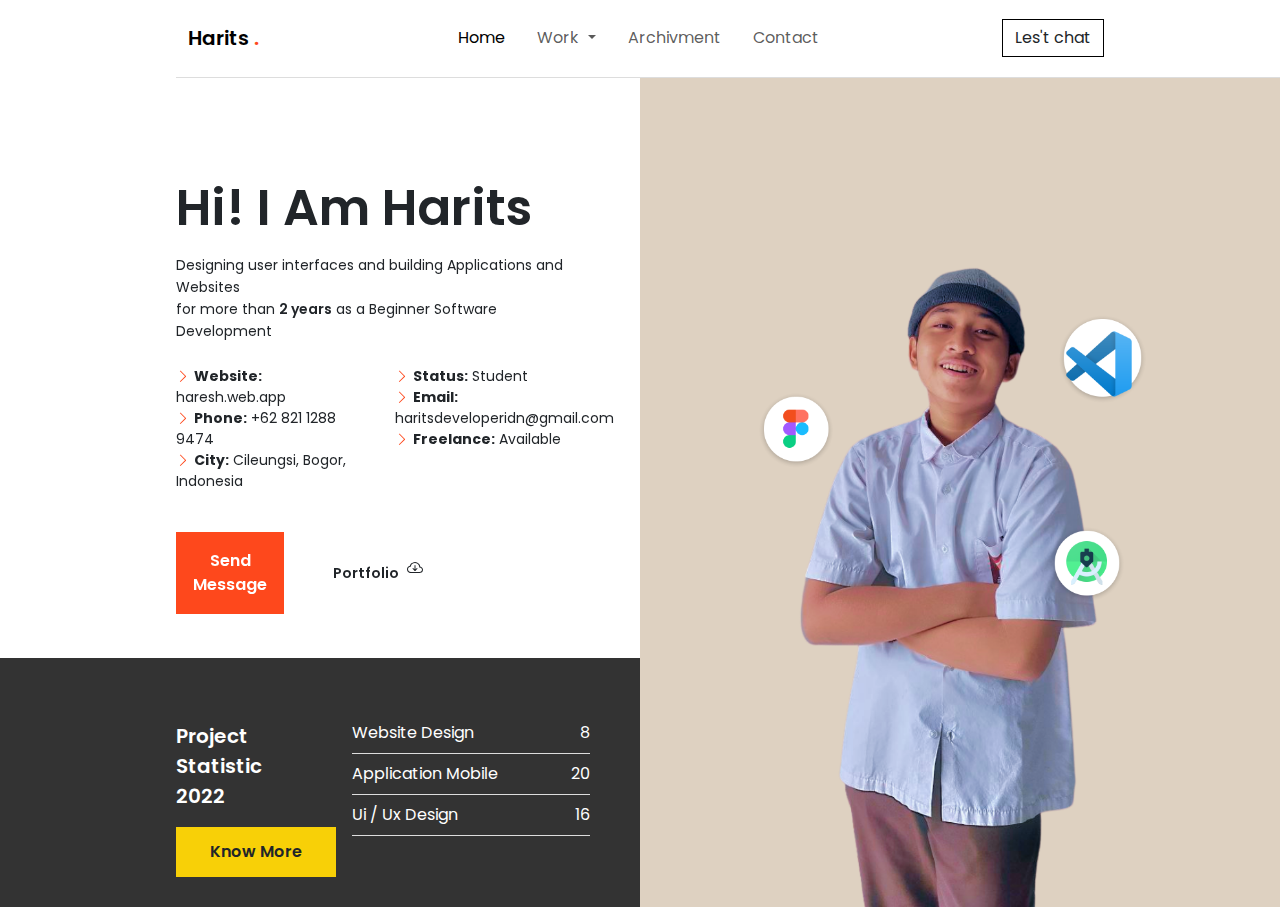
==== HTML/index.html @ 40a17092 "update-dikit" ====
<!DOCTYPE html>
<html lang="en">

<head>
  <meta charset="UTF-8">
  <meta http-equiv="X-UA-Compatible" content="IE=edge">
  <meta name="viewport" content="width=device-width, initial-scale=1.0">
  <meta name="description" content="My Personal Website, as you know this is portfolio"/>
  <meta name="author" content="Harits"/>

  <title>Haresh</title>
  <link rel="shortcut icon" href="/assets/IMG/pp-tab.png" type="image/webp">

  <!--Boostrap-->
  <link rel="stylesheet" href="https://cdn.jsdelivr.net/npm/bootstrap@5.2.2/dist/css/bootstrap.min.css">
  <script src="https://cdn.jsdelivr.net/npm/bootstrap@5.2.2/dist/js/bootstrap.bundle.min.js"></script>

  <!--AOS-->
  <link href="https://unpkg.com/aos@2.3.1/dist/aos.css" rel="stylesheet">
  <script src="https://unpkg.com/aos@2.3.1/dist/aos.js"></script>

  <!--Icon from Font-Awesome -->
  <link rel="stylesheet" href="https://cdn.jsdelivr.net/npm/bootstrap-icons@1.3.0/font/bootstrap-icons.css">

  <!--CSS-->
  <link rel="stylesheet" href="/assets/CSS/style.css">

</head>

<body>

  <!--Navbar-->
  <nav class="navbar navbar-expand-lg">
    <div class="container-nav container-fluid">
      <a class="title-nav navbar-brand" href="#">Harits <span style="color: #FE481C;">.</span></a>
      <button class="navbar-toggler" type="button" data-bs-toggle="collapse" data-bs-target="#navbarSupportedContent"
        aria-controls="navbarSupportedContent" aria-expanded="false" aria-label="Toggle navigation">
        <span class="navbar-toggler-icon"></span>
      </button>
      <div class="collapse navbar-collapse" id="navbarSupportedContent">
        <ul class="my-nav navbar-nav d-flex justify-content-center">

          <li class="nav-item mx-2">
            <a class="nav-link active" aria-current="page" href="#">Home</a>
          </li>

          <li class="nav-item dropdown mx-2">
            <a class="nav-link dropdown-toggle" href="#" role="button" data-bs-toggle="dropdown" aria-expanded="false">
              Work
            </a>
            <ul class="dropdown-menu">
              <li><a class="dropdown-item" href="digital-market.html">Digital Marketing</a></li>
              <li><a class="dropdown-item" href="#">Android Developer</a></li>
              <li><a class="dropdown-item" href="#">Website Developer</a></li>
            </ul>
          </li>

          <li class="nav-item mx-2">
            <a class="nav-link">Archivment</a>
          </li>

          <li class="nav-item mx-2">
            <a class="nav-link" href="/HTML/contact.html">Contact</a>
          </li>

        </ul>
        <form class="d-flex" role="search">
          <a class="btn btn-mutualan" href="https://www.linkedin.com/in/harits-a0741821a/">Les't chat</a>
        </form>
      </div>
    </div>
  </nav>
  <!--Navbar close-->

  <!--Header-->
  <section class="header" id="header">
    <div class="container-fluid ">
      <div class="row c-t">

        <div class="col-md-6">
          <div class="about left-side" data-aos="fade-right">

            <h1>Hi! I Am Harits</h1>
            <p class="mt-3">Designing user interfaces and building Applications and Websites <br> for more than <span
                style="font-weight: 600;">2 years</span> as a Beginner Software Development</p>

            <div class="row mt-4" style="height: fit-content;">
              <div class="col-lg-6">
                <ul style="list-style: none; font-size: 14px;" class="p-0">
                  <li><i class="bi bi-chevron-right" style="color: #FE481C;"></i> <strong>Website:</strong> haresh.web.app</li>
                  <li><i class="bi bi-chevron-right" style="color: #FE481C;"></i> <strong>Phone:</strong> +62 821 1288 9474</li>
                  <li><i class="bi bi-chevron-right" style="color: #FE481C;"></i> <strong>City:</strong> Cileungsi, Bogor, Indonesia</li>
                </ul>
              </div>
              <div class="col-lg-6">
                <ul style="list-style: none; font-size: 14px;" class="p-0">
                  <li><i class="bi bi-chevron-right" style="color: #FE481C;"></i> <strong>Status:</strong> Student</li>
                  <li><i class="bi bi-chevron-right" style="color: #FE481C;"></i> <strong>Email:</strong> haritsdeveloperidn@gmail.com</li>
                  <li><i class="bi bi-chevron-right" style="color: #FE481C;"></i> <strong>Freelance:</strong> Available</li>
                </ul>
              </div>
            </div>

            <div class="btn-frame mt-4 d-flex gap-3">
              <a class="btn btn-hire text-white" href="contact.html">Send Message</a>

              <a class="btn btn-project d-flex justify-content-center align-items-center gap-2" download="" href="/assets/PDF/Harits-Software Engineer-cv.pdf">
                <p class="m-0">
                  Portfolio
                </p> 
                <i class="bi bi-cloud-arrow-down mb-2"></i>
                <i class="bi bi-cloud-arrow-down-fill mb-2"></i>
              </a>
            </div>

          </div>

          <div class="project">
            <div class="container">
              <div class="row">

                <div class="col-md-6 d-flex justify-content-start align-items-center">
                  <div class="title-project  text-white">
                    <p>Project <br> Statistic 2022</p>
                    <a class="project-more text-dark" href="#">Know More</a>
                  </div>
                </div>

                <div class="col-md-6 d-flex align-items-center ">
                  <div class="presentase-project">
                    <ul class="list-presentase text-white">
                      <li class="py-2">
                        <p>Website Design</p>
                        <p>8</p>
                      </li>
                      <li class="py-2">
                        <p>Application Mobile</p>
                        <p>20</p>
                      </li>
                      <li class="py-2">
                        <p>Ui / Ux Design</p>
                        <p>16</p>
                      </li>
                    </ul>
                  </div>
                </div>

              </div>
            </div>
          </div>

        </div>

        <div class="col-md-6 lyt-800">
          <div class="picture-user img-fluid">
            <img src="/assets/IMG/picture-user-trans.png" alt="foto-abangs" data-aos="fade-up" data-aos-duration="3000">
          </div>
        </div>

      </div>

    </div>
    </div>
  </section>
  <!--Header close-->

  <script>
    AOS.init();
  </script>

</body>

</html>
---- assets/CSS/style.css ----
@import url('https://fonts.googleapis.com/css?family=Poppins:400,700,900');

* {
    font-family: 'Poppins', sans-serif;
    box-sizing: border-box;
}

body {
    overflow: hidden;
    margin: 0;
    padding: 0;
}

.navbar{
    padding-bottom: 0;
}

.title-nav {
    font-weight: 600;
}

.btn-mutualan{
    border: 1px solid black;
    border-radius: 0px;
}

.container-nav {
    border-bottom: 1px solid #dddddd;
    padding-bottom: 1.2rem;
    padding-top: 10px;
    margin-left: 11rem;
    padding-right: 11rem;
    
}

.my-nav {
    flex: 1;
}



.header {
    /* padding-top: 100px; */
    width: 100vw;
    height: calc(100vh - 71px);
}
.header .container-fluid {
    height: 100%;
}
.header .container-fluid .row {
    height: 100%;
}

.col-md-6{
    padding: 0px;
}

.about {
    height: 70%;
    /* background-color: #ea7311; */
    padding-top: 100px;
    padding-left: 11rem;
    padding-bottom: 20px;
    padding-right: 50px;
}

.picture-user {
    height: 100%;
    background: #DED1C1;
    /* background: url('/assets/IMG/picture-user.png'); */
    background-size: cover;
    background-position-y: bottom;
    display: flex;
    align-items: center;
    justify-content: center;
}

.picture-user img{
    max-height: calc(100vh - 71px);
}

.about h1{
    overflow: hidden;
    font-size: 50px;
    font-weight: 600;
}

.about p{
    font-size: 14px;
    line-height: 22px;
}

.btn-frame{
    width: 60%;
    height: auto;
}

.btn-hire{
    font-weight: 600;
    padding: 1rem;
    display: flex;
    align-items: center;
    justify-content: center;
    border-radius: 0px;
    background: #FE481C;
}

.btn-project{
    font-weight: 600;
    padding: 1rem 2rem;
    border-radius: 0px;
    background: white;
}

.btn-hire:hover{
    background: #ea7311;
}

.btn-project:hover{
    border-color: var(--bs-black);
}

.btn-project .bi-cloud-arrow-down-fill {
    display: none;
}
.btn-project:hover .bi-cloud-arrow-down {
    display: none;
}
.btn-project:hover .bi-cloud-arrow-down-fill {
    display: block;
}

.project{
    background: #333;
    height: 30%;
}


.title-project {
    padding-left: 11rem;
    width: 80%;
    height: 50%;
}

.title-project p{
    font-weight: 600;
    font-size: 20px;
}

.project-more{
    width: 160px;
    height: 50px;
    display: flex;
    align-items: center;
    justify-content: center;
    font-weight: 600;
    text-decoration: none;
    background: #F8D007;
    border: none;
}

.project-more:hover{
    background: #ddba0c;
}

.project .container{
    height: 100%;
}

.presentase-project{
    padding-right: 50px;
    width: 100%;
}

.list-presentase p{
    margin: 0;
    padding: 0;
}

.list-presentase li{
    display: flex;;
    width: 100%;
    align-items: center;
    /* background-color: #ea7311; */
    justify-content: space-between;
    border-bottom: 1px solid #dddddd;
}

@media (max-width: 1150px) {
    :root{
        font-size: 14px;
    }
    .container-nav {
        margin-left: 5rem;
        padding-right: 5rem;
    }

    .about{
        padding-left: 5rem;
    }

    .title-project{
        padding-left: 5rem;
    }

}

@media (max-width: 800px) {

    :root{
        font-size: 12px;
    }

    body{
        overflow: auto;
    }

    .container-nav{
        margin-top: 1rem;
        margin-left: 0rem;
        padding-right: 0rem;

        padding: 1rem;
    }

    .left-side{
        margin: 5rem 5rem 0 5rem;
    }
    

    .c-t .col-md-6{
        width: 100%;
    }

    .about{
        padding: 0
    }
    
    .picture-user{
        display: none;
    }
    .project{
        height: fit-content;
    }

    .lyt-800{
        display: none;
    }

    .title-project{
        width: 100%;
        display: flex;
        justify-content: space-between;
        height: auto;
        padding: 1rem 24px;
        align-items: center;
    }

    .list-presentase{
        padding: 0 24px;
    }

    .presentase-project{
        padding: 0px 0px 0px 0px;
    }


    .btn-frame{
        width: 100%;
    }
    

}

@media screen and (max-width:400px) {

    :root{
        font-size: 11px;
    }


    .container-nav{
        display: flex;
        flex-direction: row;
        margin-top: 1rem;
    }

    
}
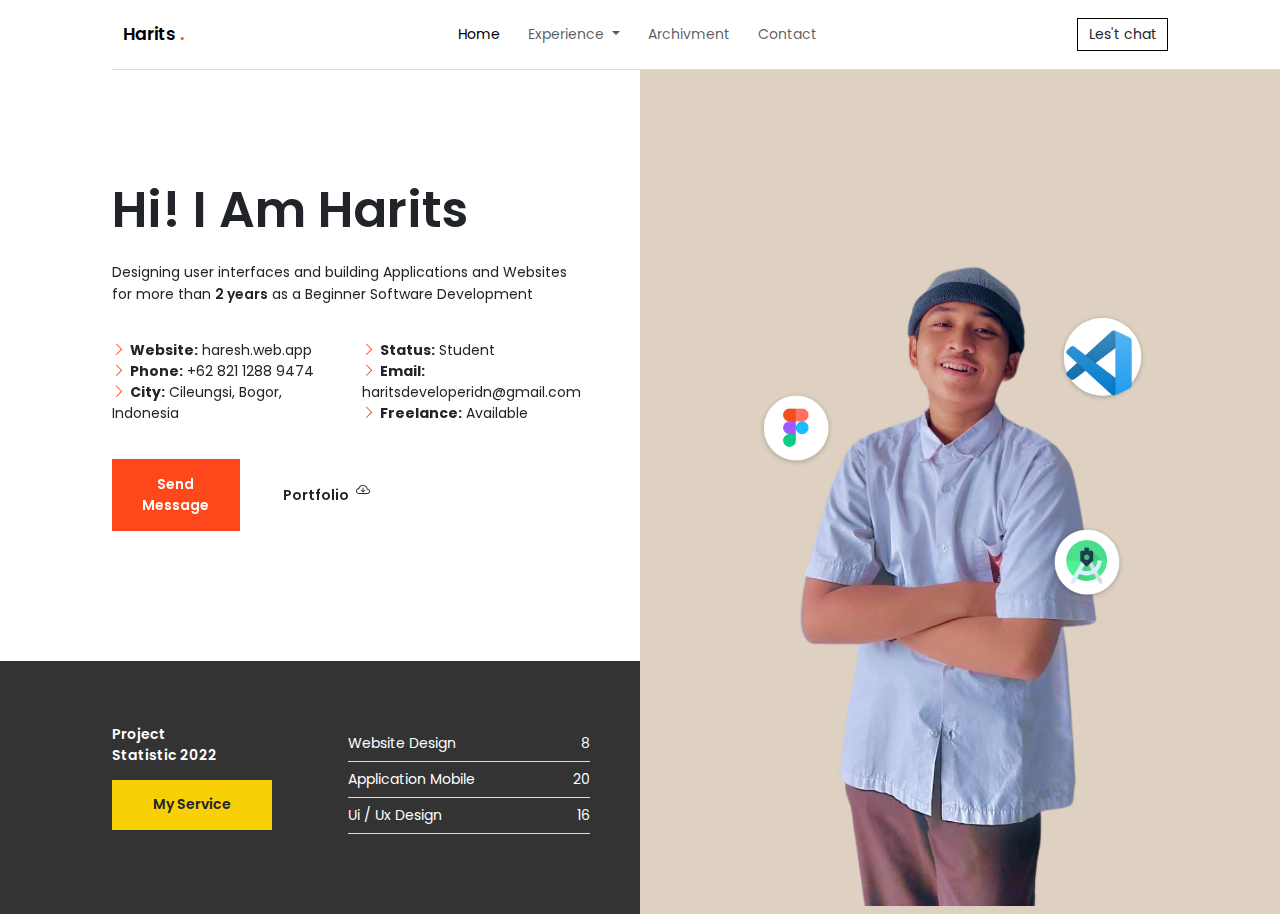
==== commit 5fdfda91: "work-update" ====
--- a/HTML/index.html
+++ b/HTML/index.html
@@ -46,7 +46,7 @@
 
           <li class="nav-item dropdown mx-2">
             <a class="nav-link dropdown-toggle" href="#" role="button" data-bs-toggle="dropdown" aria-expanded="false">
-              Work
+              Experience
             </a>
             <ul class="dropdown-menu">
               <li><a class="dropdown-item" href="digital-market.html">Digital Marketing</a></li>
@@ -56,7 +56,7 @@
           </li>
 
           <li class="nav-item mx-2">
-            <a class="nav-link">Archivment</a>
+            <a class="nav-link" href="/HTML/archivment.html">Archivment</a>
           </li>
 
           <li class="nav-item mx-2">
@@ -122,7 +122,7 @@
                 <div class="col-md-6 d-flex justify-content-start align-items-center">
                   <div class="title-project  text-white">
                     <p>Project <br> Statistic 2022</p>
-                    <a class="project-more text-dark" href="#">Know More</a>
+                    <a class="project-more text-dark" href="/HTML/service.html">My Service</a>
                   </div>
                 </div>
 
--- a/assets/CSS/style.css
+++ b/assets/CSS/style.css
@@ -42,7 +42,7 @@
 .header {
     /* padding-top: 100px; */
     width: 100vw;
-    height: calc(100vh - 71px);
+    height: calc(100vh - 4rem); /*71px*/
 }
 .header .container-fluid {
     height: 100%;
@@ -58,7 +58,10 @@
 .about {
     height: 70%;
     /* background-color: #ea7311; */
-    padding-top: 100px;
+    /* padding-top: 100px; */
+    display: flex;
+    flex-direction: column;
+    justify-content: center;
     padding-left: 11rem;
     padding-bottom: 20px;
     padding-right: 50px;
@@ -205,6 +208,31 @@
 
 }
 
+@media (max-width: 1300px){
+
+    .container-nav{
+        margin-left: 8rem;
+        padding-right: 8rem;
+    }
+
+    .about{
+        padding-left: 8rem;
+    }
+
+    :root{
+       font-size: 14px; 
+    }
+
+    .title-project{
+        padding-left: 8rem;
+    }
+
+    .title-project p{
+        font-size: 14px;
+    }
+
+}
+
 @media (max-width: 800px) {
 
     :root{
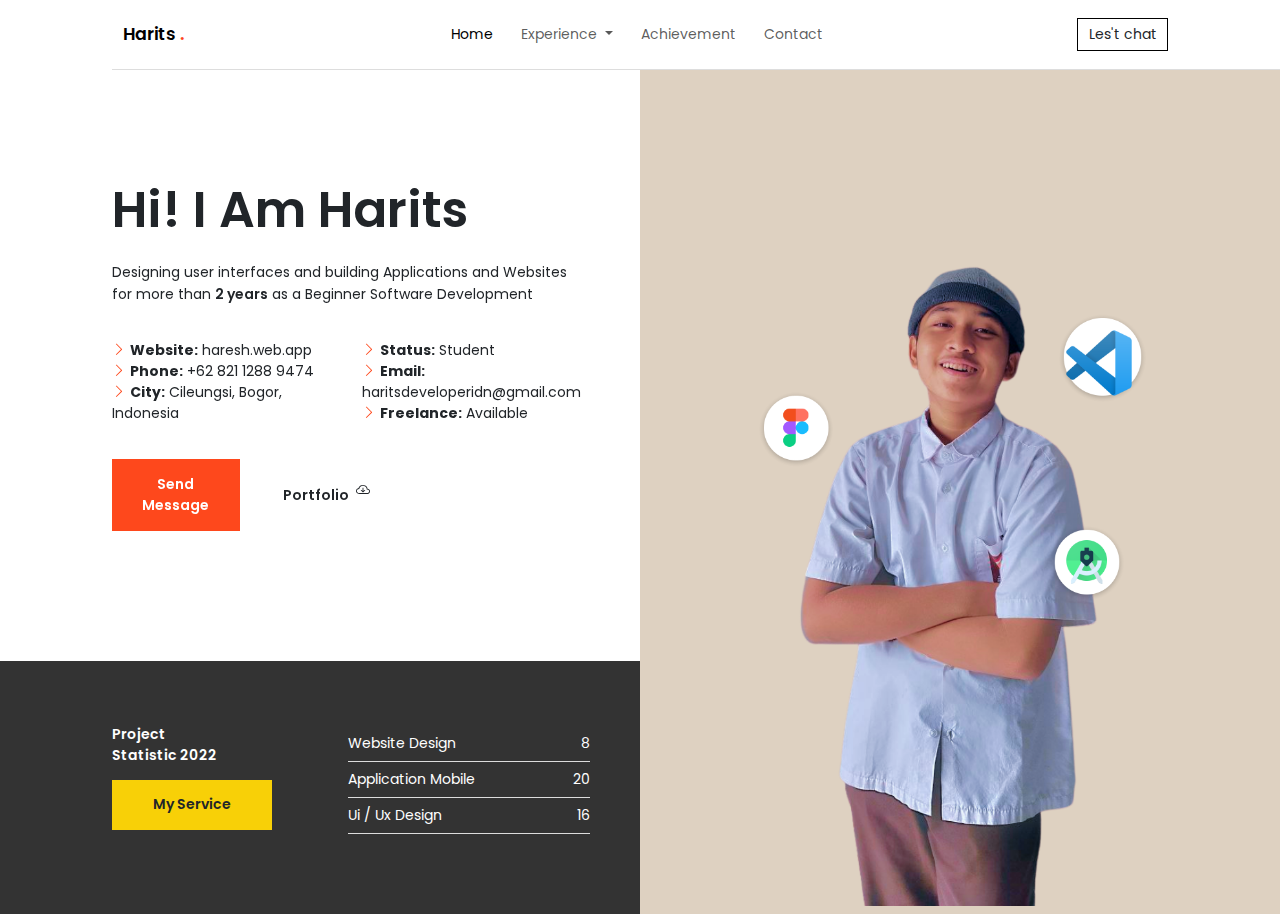
==== commit 4c4e0e2a: "test" ====
--- a/HTML/index.html
+++ b/HTML/index.html
@@ -19,7 +19,7 @@
   <link href="https://unpkg.com/aos@2.3.1/dist/aos.css" rel="stylesheet">
   <script src="https://unpkg.com/aos@2.3.1/dist/aos.js"></script>
 
-  <!--Icon from Font-Awesome -->
+  <!--Icon from Bootstap icon -->
   <link rel="stylesheet" href="https://cdn.jsdelivr.net/npm/bootstrap-icons@1.3.0/font/bootstrap-icons.css">
 
   <!--CSS-->
@@ -56,7 +56,7 @@
           </li>
 
           <li class="nav-item mx-2">
-            <a class="nav-link" href="/HTML/archivment.html">Archivment</a>
+            <a class="nav-link" href="/HTML/archivment.html">Achievement</a>
           </li>
 
           <li class="nav-item mx-2">
--- a/assets/CSS/style.css
+++ b/assets/CSS/style.css
@@ -208,7 +208,11 @@
 
 }
 
-@media (max-width: 1300px){
+@media (max-width: 1400px){
+
+    body{
+        overflow: auto;
+    }
 
     .container-nav{
         margin-left: 8rem;
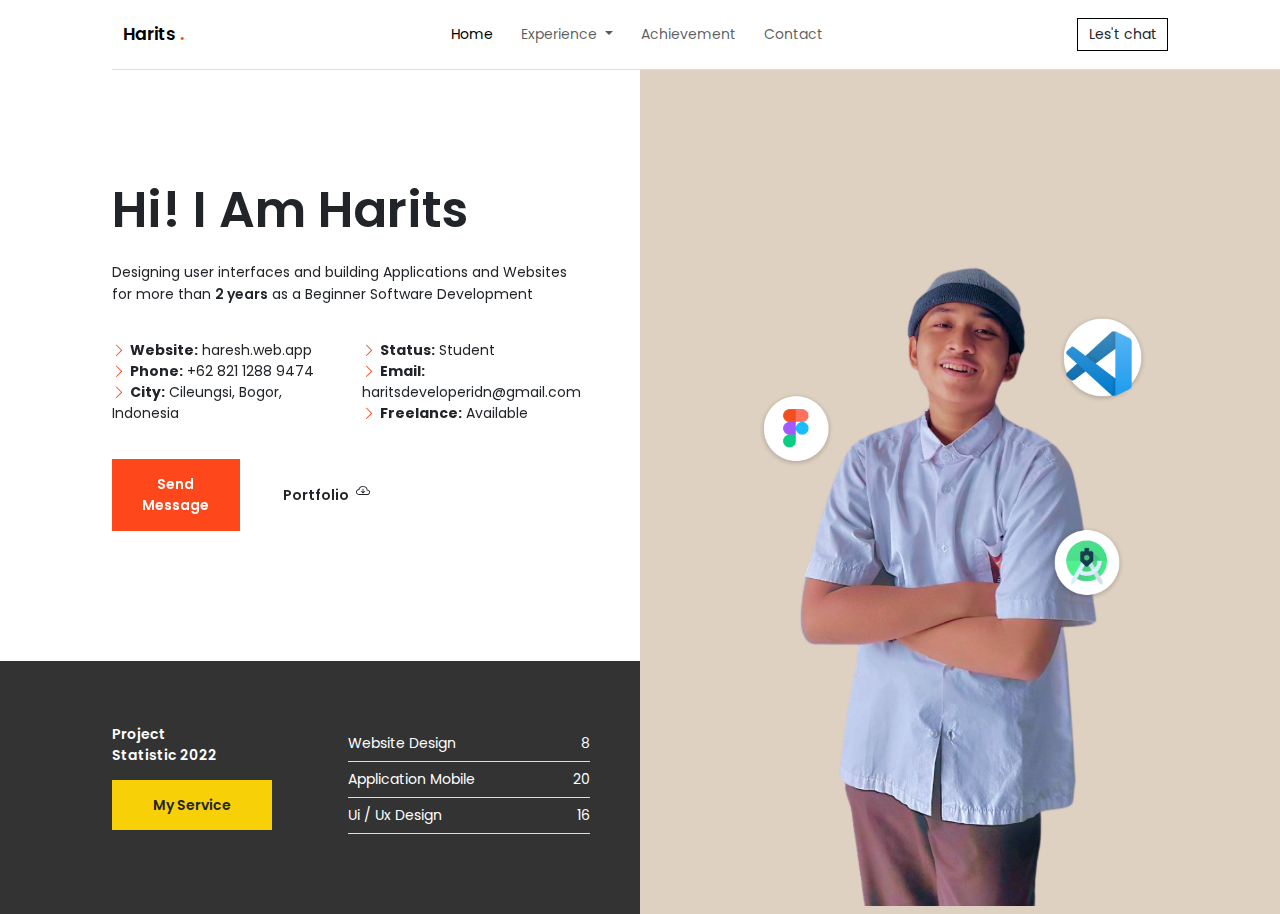
==== commit b6ceb0fd: "edit" ====
--- a/HTML/index.html
+++ b/HTML/index.html
@@ -30,7 +30,7 @@
 <body>
 
   <!--Navbar-->
-  <nav class="navbar navbar-expand-lg">
+  <nav class="navbar navbar-expand-lg fixed-top ">
     <div class="container-nav container-fluid">
       <a class="title-nav navbar-brand" href="#">Harits <span style="color: #FE481C;">.</span></a>
       <button class="navbar-toggler" type="button" data-bs-toggle="collapse" data-bs-target="#navbarSupportedContent"
--- a/assets/CSS/style.css
+++ b/assets/CSS/style.css
@@ -6,13 +6,14 @@
 }
 
 body {
-    overflow: hidden;
+    /* overflow: hidden; */
     margin: 0;
     padding: 0;
 }
 
 .navbar{
     padding-bottom: 0;
+    background-color: white;
 }
 
 .title-nav {
@@ -43,6 +44,7 @@
     /* padding-top: 100px; */
     width: 100vw;
     height: calc(100vh - 4rem); /*71px*/
+    margin-top: 5rem;
 }
 .header .container-fluid {
     height: 100%;
@@ -256,6 +258,7 @@
     }
 
     .left-side{
+        height: 100%;
         margin: 5rem 5rem 0 5rem;
     }
     
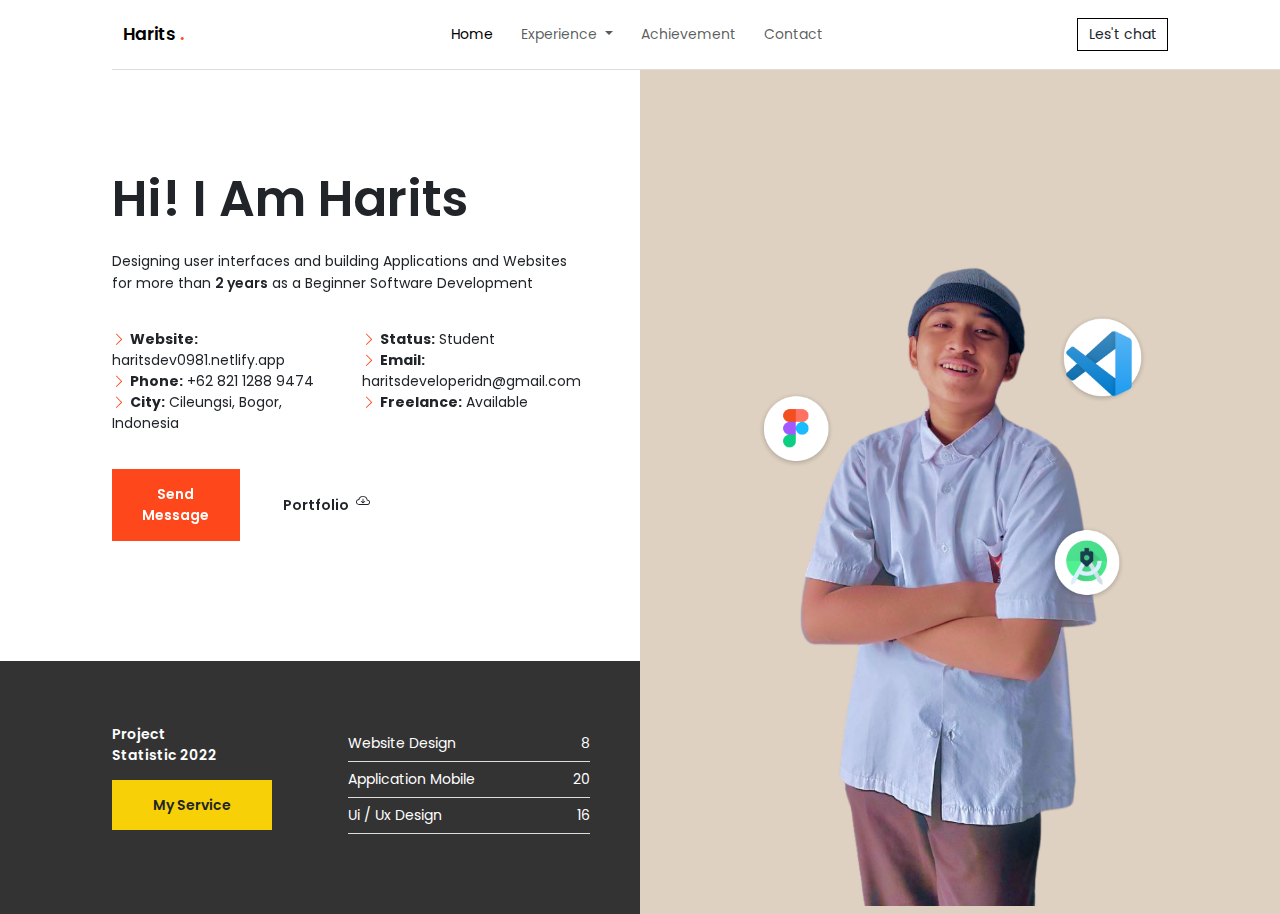
==== commit 0ebdbc27: "test" ====
--- a/HTML/index.html
+++ b/HTML/index.html
@@ -87,7 +87,7 @@
             <div class="row mt-4" style="height: fit-content;">
               <div class="col-lg-6">
                 <ul style="list-style: none; font-size: 14px;" class="p-0">
-                  <li><i class="bi bi-chevron-right" style="color: #FE481C;"></i> <strong>Website:</strong> haresh.web.app</li>
+                  <li><i class="bi bi-chevron-right" style="color: #FE481C;"></i> <strong>Website:</strong> haritsdev0981.netlify.app</li>
                   <li><i class="bi bi-chevron-right" style="color: #FE481C;"></i> <strong>Phone:</strong> +62 821 1288 9474</li>
                   <li><i class="bi bi-chevron-right" style="color: #FE481C;"></i> <strong>City:</strong> Cileungsi, Bogor, Indonesia</li>
                 </ul>
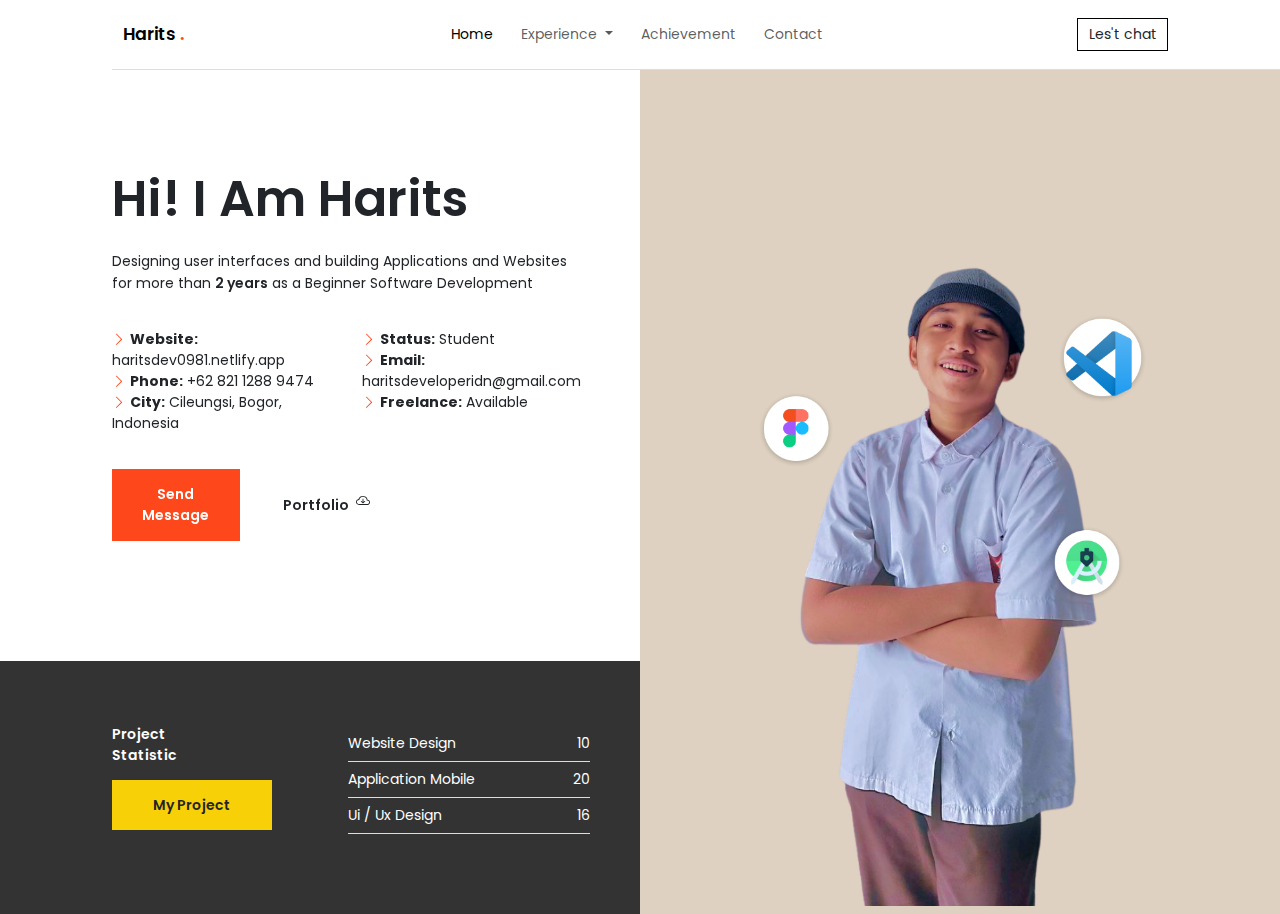
==== commit e8030fcf: "get apirest api github" ====
--- a/HTML/index.html
+++ b/HTML/index.html
@@ -50,8 +50,8 @@
             </a>
             <ul class="dropdown-menu">
               <li><a class="dropdown-item" href="digital-market.html">Digital Marketing</a></li>
-              <li><a class="dropdown-item" href="#">Android Developer</a></li>
-              <li><a class="dropdown-item" href="#">Website Developer</a></li>
+              <li><a class="dropdown-item" href="kosong.html">Android Developer</a></li>
+              <li><a class="dropdown-item" href="web-experience.html">Website Developer</a></li>
             </ul>
           </li>
 
@@ -121,8 +121,8 @@
 
                 <div class="col-md-6 d-flex justify-content-start align-items-center">
                   <div class="title-project  text-white">
-                    <p>Project <br> Statistic 2022</p>
-                    <a class="project-more text-dark" href="/HTML/service.html">My Service</a>
+                    <p>Project <br> Statistic</p>
+                    <a class="project-more text-dark" href="/HTML/service.html">My Project</a>
                   </div>
                 </div>
 
@@ -131,7 +131,7 @@
                     <ul class="list-presentase text-white">
                       <li class="py-2">
                         <p>Website Design</p>
-                        <p>8</p>
+                        <p>10</p>
                       </li>
                       <li class="py-2">
                         <p>Application Mobile</p>
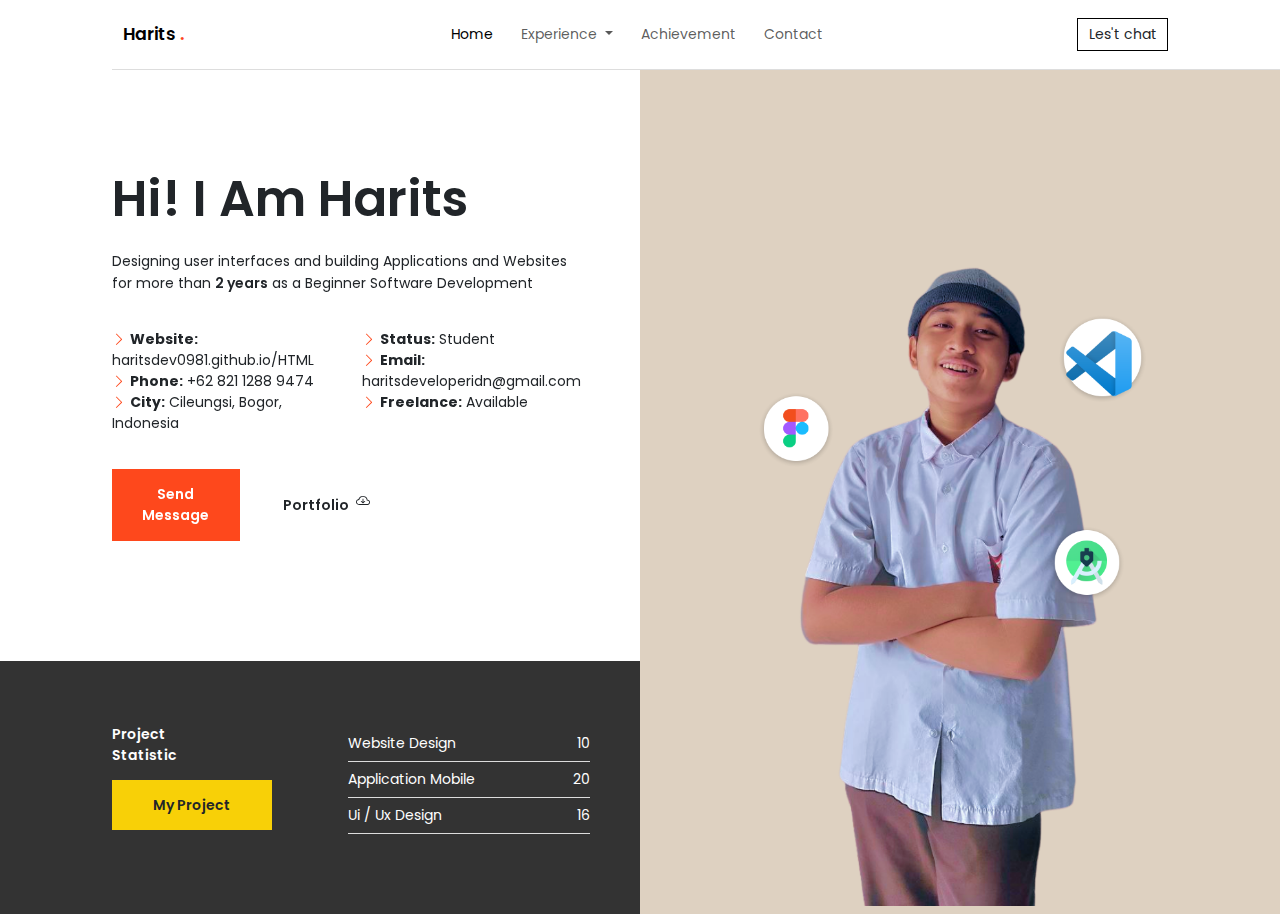
==== commit b96f962b: "bruh" ====
--- a/HTML/index.html
+++ b/HTML/index.html
@@ -87,7 +87,7 @@
             <div class="row mt-4" style="height: fit-content;">
               <div class="col-lg-6">
                 <ul style="list-style: none; font-size: 14px;" class="p-0">
-                  <li><i class="bi bi-chevron-right" style="color: #FE481C;"></i> <strong>Website:</strong> haritsdev0981.netlify.app</li>
+                  <li><i class="bi bi-chevron-right" style="color: #FE481C;"></i> <strong>Website:</strong> haritsdev0981.github.io/HTML</li>
                   <li><i class="bi bi-chevron-right" style="color: #FE481C;"></i> <strong>Phone:</strong> +62 821 1288 9474</li>
                   <li><i class="bi bi-chevron-right" style="color: #FE481C;"></i> <strong>City:</strong> Cileungsi, Bogor, Indonesia</li>
                 </ul>
--- a/assets/CSS/style.css
+++ b/assets/CSS/style.css
@@ -6,7 +6,7 @@
 }
 
 body {
-    /* overflow: hidden; */
+    overflow: hidden;
     margin: 0;
     padding: 0;
 }
